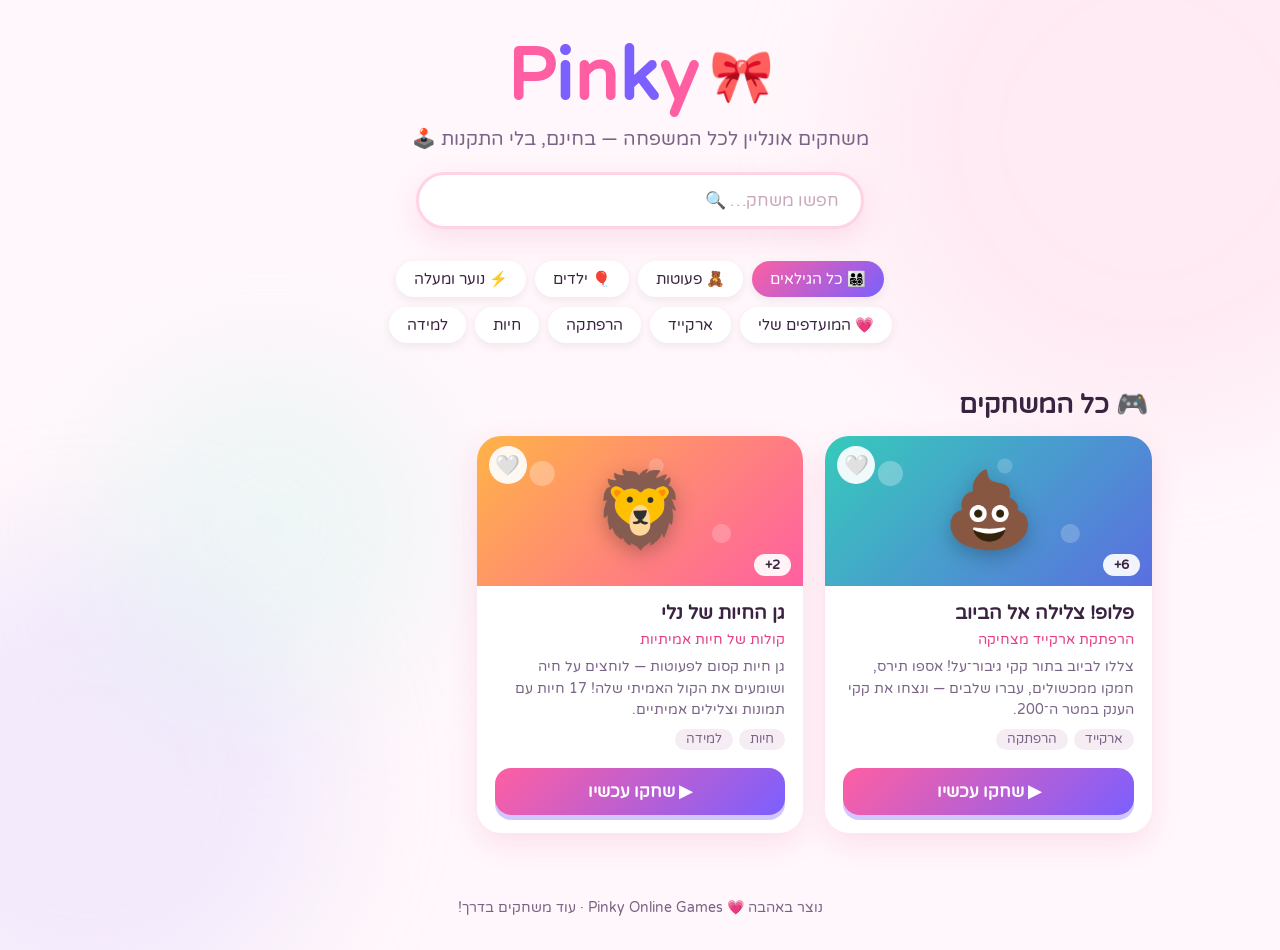
==== index.html @ 8c187536 "Pinky Online Games — family games portal Static portal: game cards, fullscreen iframe player, age-gr" ====
<!DOCTYPE html>
<html lang="he" dir="rtl">
<head>
<meta charset="UTF-8">
<meta name="viewport" content="width=device-width, initial-scale=1.0, viewport-fit=cover">
<meta name="theme-color" content="#ff5fa2">
<meta name="description" content="Pinky — משחקים אונליין לכל המשפחה. משחקי ארקייד, חיות ולמידה, בחינם ובלי התקנות.">
<meta property="og:title" content="Pinky 🎀 משחקים אונליין">
<meta property="og:description" content="משחקים כיפיים לכל הגילאים — ישר מהדפדפן, בחינם.">
<title>Pinky 🎀 משחקים אונליין לכל המשפחה</title>
<link rel="icon" href="data:image/svg+xml,<svg xmlns=%22http://www.w3.org/2000/svg%22 viewBox=%220 0 100 100%22><text y=%22.9em%22 font-size=%2290%22>🎀</text></svg>">
<link rel="preconnect" href="https://fonts.googleapis.com">
<link rel="preconnect" href="https://fonts.gstatic.com" crossorigin>
<link href="https://fonts.googleapis.com/css2?family=Varela+Round&display=swap" rel="stylesheet">
<link rel="stylesheet" href="style.css">
</head>
<body>

<!-- floating background decorations -->
<div class="bg-blob b1"></div>
<div class="bg-blob b2"></div>
<div class="bg-blob b3"></div>

<header class="site-header">
  <a class="logo" href="#" aria-label="Pinky — דף הבית">
    <span class="logo-ribbon">🎀</span>
    <span class="logo-text"><b>P</b><i>i</i><b>n</b><i>k</i><b>y</b></span>
  </a>
  <p class="tagline">משחקים אונליין לכל המשפחה — בחינם, בלי התקנות 🕹️</p>
  <div class="search-wrap">
    <input id="search" type="search" placeholder="חפשו משחק… 🔍" autocomplete="off">
  </div>
</header>

<nav class="filters" aria-label="סינון משחקים">
  <div class="chip-row" id="age-chips"></div>
  <div class="chip-row" id="cat-chips"></div>
</nav>

<main>
  <section id="recent-section" class="hidden">
    <h2 class="section-title">🕘 שיחקתם לאחרונה</h2>
    <div class="grid" id="recent-grid"></div>
  </section>

  <section>
    <h2 class="section-title" id="all-title">🎮 כל המשחקים</h2>
    <div class="grid" id="games-grid"></div>
    <div id="empty" class="empty hidden">
      <div class="empty-emoji">🫧</div>
      <p>לא מצאנו משחק כזה…<br>נסו חיפוש אחר או נקו את הסינון</p>
      <button class="chip clear-btn" id="clear-filters">נקו הכל ✨</button>
    </div>
  </section>
</main>

<footer class="site-footer">
  נוצר באהבה 💗 <span dir="ltr">Pinky Online Games</span> · עוד משחקים בדרך!
</footer>

<!-- fullscreen game player -->
<div id="player" class="player hidden" role="dialog" aria-modal="true">
  <div class="player-bar">
    <button id="player-close" class="pbtn close-btn">✖ חזרה</button>
    <span id="player-title" class="player-title"></span>
    <a id="player-newtab" class="pbtn" target="_blank" rel="noopener" title="פתחו בחלון מלא">⤢</a>
  </div>
  <div class="player-stage">
    <div id="player-spin" class="spinner"><span>🎮</span><p>טוען משחק…</p></div>
    <iframe id="player-frame" title="משחק" allow="fullscreen; autoplay; accelerometer; gyroscope; gamepad"></iframe>
  </div>
</div>

<script src="games.js"></script>
<script src="app.js"></script>
</body>
</html>
---- style.css ----
/* ================================================
   Pinky Online Games — bubblegum theme
   ================================================ */
:root {
  --pink: #ff5fa2;
  --pink-deep: #e63d87;
  --purple: #7b5fff;
  --cream: #fff7fb;
  --ink: #3a2340;
  --ink-soft: #7a6386;
  --card: #ffffff;
  --radius: 24px;
  --shadow: 0 10px 30px rgba(230, 61, 135, .13);
}

* { margin: 0; padding: 0; box-sizing: border-box; -webkit-tap-highlight-color: transparent; }

html { scroll-behavior: smooth; }
body {
  font-family: 'Varela Round', -apple-system, BlinkMacSystemFont, sans-serif;
  background: var(--cream);
  color: var(--ink);
  min-height: 100vh;
  overflow-x: hidden;
}

/* ---------- floating blobs ---------- */
.bg-blob {
  position: fixed; border-radius: 50%; filter: blur(60px); opacity: .35;
  pointer-events: none; z-index: 0; animation: drift 18s ease-in-out infinite alternate;
}
.b1 { width: 45vw; height: 45vw; background: #ffd3e6; top: -12vw; right: -12vw; }
.b2 { width: 38vw; height: 38vw; background: #ddd3ff; bottom: -10vw; left: -12vw; animation-delay: -6s; }
.b3 { width: 26vw; height: 26vw; background: #d3f5ef; top: 40vh; left: 8vw; animation-delay: -12s; }
@keyframes drift { from { transform: translate(0,0) scale(1); } to { transform: translate(4vw,-3vh) scale(1.12); } }

header, nav, main, footer { position: relative; z-index: 1; }

/* ---------- header ---------- */
.site-header { text-align: center; padding: 34px 18px 10px; }
.logo { display: inline-flex; align-items: center; gap: 10px; text-decoration: none; }
.logo-ribbon { font-size: clamp(34px, 7vw, 52px); display: inline-block; animation: bounce 2.6s ease-in-out infinite; }
@keyframes bounce { 0%,100% { transform: rotate(-8deg) translateY(0); } 50% { transform: rotate(6deg) translateY(-7px); } }
.logo-text {
  font-size: clamp(44px, 10vw, 72px); font-weight: 700; letter-spacing: 1px; direction: ltr;
}
.logo-text b, .logo-text i { font-style: normal; font-weight: 700; }
.logo-text b { color: var(--pink); }
.logo-text i { color: var(--purple); }
.tagline { color: var(--ink-soft); font-size: clamp(15px, 4vw, 19px); margin-top: 6px; }

.search-wrap { max-width: 460px; margin: 22px auto 0; padding: 0 6px; }
#search {
  width: 100%; padding: 15px 22px; font: inherit; font-size: 17px; color: var(--ink);
  background: var(--card); border: 3px solid #ffd3e6; border-radius: 40px; outline: none;
  box-shadow: var(--shadow); transition: border-color .2s;
}
#search:focus { border-color: var(--pink); }
#search::placeholder { color: #c9a8bc; }

/* ---------- filter chips ---------- */
.filters { max-width: 1060px; margin: 22px auto 8px; padding: 0 18px; }
.chip-row { display: flex; flex-wrap: wrap; gap: 9px; justify-content: center; margin-bottom: 10px; }
.chip {
  border: none; cursor: pointer; font: inherit; font-size: 15px; color: var(--ink);
  background: var(--card); padding: 9px 18px; border-radius: 30px;
  box-shadow: 0 3px 10px rgba(58, 35, 64, .08); transition: transform .12s, background .2s, color .2s;
  user-select: none;
}
.chip:hover { transform: translateY(-2px); }
.chip:active { transform: scale(.95); }
.chip.on { background: linear-gradient(135deg, var(--pink), var(--purple)); color: #fff; }
.chip.fav-chip.on { background: linear-gradient(135deg, #ff5f7a, #ff9d5f); }

/* ---------- sections & grid ---------- */
main { max-width: 1060px; margin: 0 auto; padding: 10px 18px 40px; }
.section-title { font-size: clamp(20px, 5vw, 26px); margin: 26px 4px 16px; }
.grid {
  display: grid; gap: 22px;
  grid-template-columns: repeat(auto-fill, minmax(255px, 1fr));
}

/* ---------- game card ---------- */
.card {
  background: var(--card); border-radius: var(--radius); overflow: hidden;
  box-shadow: var(--shadow); display: flex; flex-direction: column; position: relative;
  transition: transform .18s ease, box-shadow .18s ease;
}
.card:hover { transform: translateY(-6px); box-shadow: 0 18px 40px rgba(230, 61, 135, .22); }
.card:hover .cover-emoji { transform: scale(1.15) rotate(-8deg); }

.cover {
  position: relative; height: 150px; display: grid; place-items: center;
  background:
    radial-gradient(circle at 20% 25%, rgba(255,255,255,.28) 0 12px, transparent 13px),
    radial-gradient(circle at 75% 65%, rgba(255,255,255,.2) 0 9px, transparent 10px),
    radial-gradient(circle at 55% 20%, rgba(255,255,255,.18) 0 7px, transparent 8px),
    linear-gradient(135deg, var(--g1), var(--g2));
}
.cover-emoji { font-size: 74px; filter: drop-shadow(0 6px 10px rgba(0,0,0,.25)); transition: transform .25s ease; }
.age-badge {
  position: absolute; bottom: 10px; inset-inline-start: 12px;
  background: rgba(255,255,255,.92); color: var(--ink); font-size: 13px; font-weight: 700;
  padding: 3px 11px; border-radius: 20px;
}
.fav {
  position: absolute; top: 10px; inset-inline-end: 12px; z-index: 2;
  border: none; cursor: pointer; font-size: 20px; line-height: 1;
  background: rgba(255,255,255,.92); width: 38px; height: 38px; border-radius: 50%;
  display: grid; place-items: center; transition: transform .15s;
}
.fav:hover { transform: scale(1.15); }
.fav.on { animation: pop .3s ease; }
@keyframes pop { 50% { transform: scale(1.4); } }

.card-body { padding: 16px 18px 18px; display: flex; flex-direction: column; gap: 8px; flex: 1; }
.card-body h3 { font-size: 19px; }
.card-tagline { color: var(--pink-deep); font-size: 13.5px; }
.card-desc { color: var(--ink-soft); font-size: 14px; line-height: 1.55; flex: 1; }
.tags { display: flex; flex-wrap: wrap; gap: 6px; }
.tags span {
  font-size: 12.5px; background: #f6ecf4; color: var(--ink-soft);
  padding: 3px 11px; border-radius: 16px;
}
.play-btn {
  margin-top: 10px; border: none; cursor: pointer; font: inherit; font-size: 17px; font-weight: 700;
  color: #fff; background: linear-gradient(135deg, var(--pink), var(--purple));
  padding: 13px; border-radius: 16px; box-shadow: 0 5px 0 rgba(123, 95, 255, .35);
  transition: transform .12s, box-shadow .12s;
}
.play-btn:active { transform: translateY(4px); box-shadow: 0 1px 0 rgba(123, 95, 255, .35); }

/* ---------- empty state ---------- */
.empty { text-align: center; padding: 50px 0 30px; color: var(--ink-soft); font-size: 17px; line-height: 1.7; }
.empty-emoji { font-size: 58px; margin-bottom: 10px; }
.clear-btn { margin-top: 16px; background: linear-gradient(135deg, var(--pink), var(--purple)); color: #fff; }

/* ---------- footer ---------- */
.site-footer { text-align: center; color: var(--ink-soft); font-size: 14px; padding: 26px 16px 34px; }

/* ---------- fullscreen player ---------- */
.player { position: fixed; inset: 0; z-index: 50; background: #14060f; display: flex; flex-direction: column; }
.player-bar {
  display: flex; align-items: center; gap: 12px; padding: 10px 14px;
  padding-top: max(10px, env(safe-area-inset-top));
  background: linear-gradient(135deg, var(--pink-deep), var(--purple)); color: #fff;
}
.player-title { flex: 1; text-align: center; font-size: 16px; font-weight: 700; white-space: nowrap; overflow: hidden; text-overflow: ellipsis; }
.pbtn {
  border: none; cursor: pointer; font: inherit; font-size: 15px; font-weight: 700; color: #fff;
  background: rgba(255,255,255,.18); padding: 8px 14px; border-radius: 20px; text-decoration: none;
  transition: background .15s;
}
.pbtn:hover { background: rgba(255,255,255,.32); }
.player-stage { position: relative; flex: 1; }
#player-frame { position: absolute; inset: 0; width: 100%; height: 100%; border: 0; background: #14060f; }
.spinner {
  position: absolute; inset: 0; display: grid; place-content: center; text-align: center;
  color: #ffd3e6; gap: 8px; z-index: 1; background: #14060f;
}
.spinner span { font-size: 54px; animation: spinWiggle 1s ease-in-out infinite; display: inline-block; }
@keyframes spinWiggle { 0%,100% { transform: rotate(-12deg) scale(1); } 50% { transform: rotate(12deg) scale(1.15); } }

.hidden { display: none !important; }

/* ---------- small screens ---------- */
@media (max-width: 560px) {
  .grid { grid-template-columns: 1fr 1fr; gap: 14px; }
  .cover { height: 118px; }
  .cover-emoji { font-size: 56px; }
  .card-body { padding: 12px 13px 14px; }
  .card-body h3 { font-size: 16px; }
  .card-desc { font-size: 13px; }
  .play-btn { font-size: 15px; padding: 11px; }
}
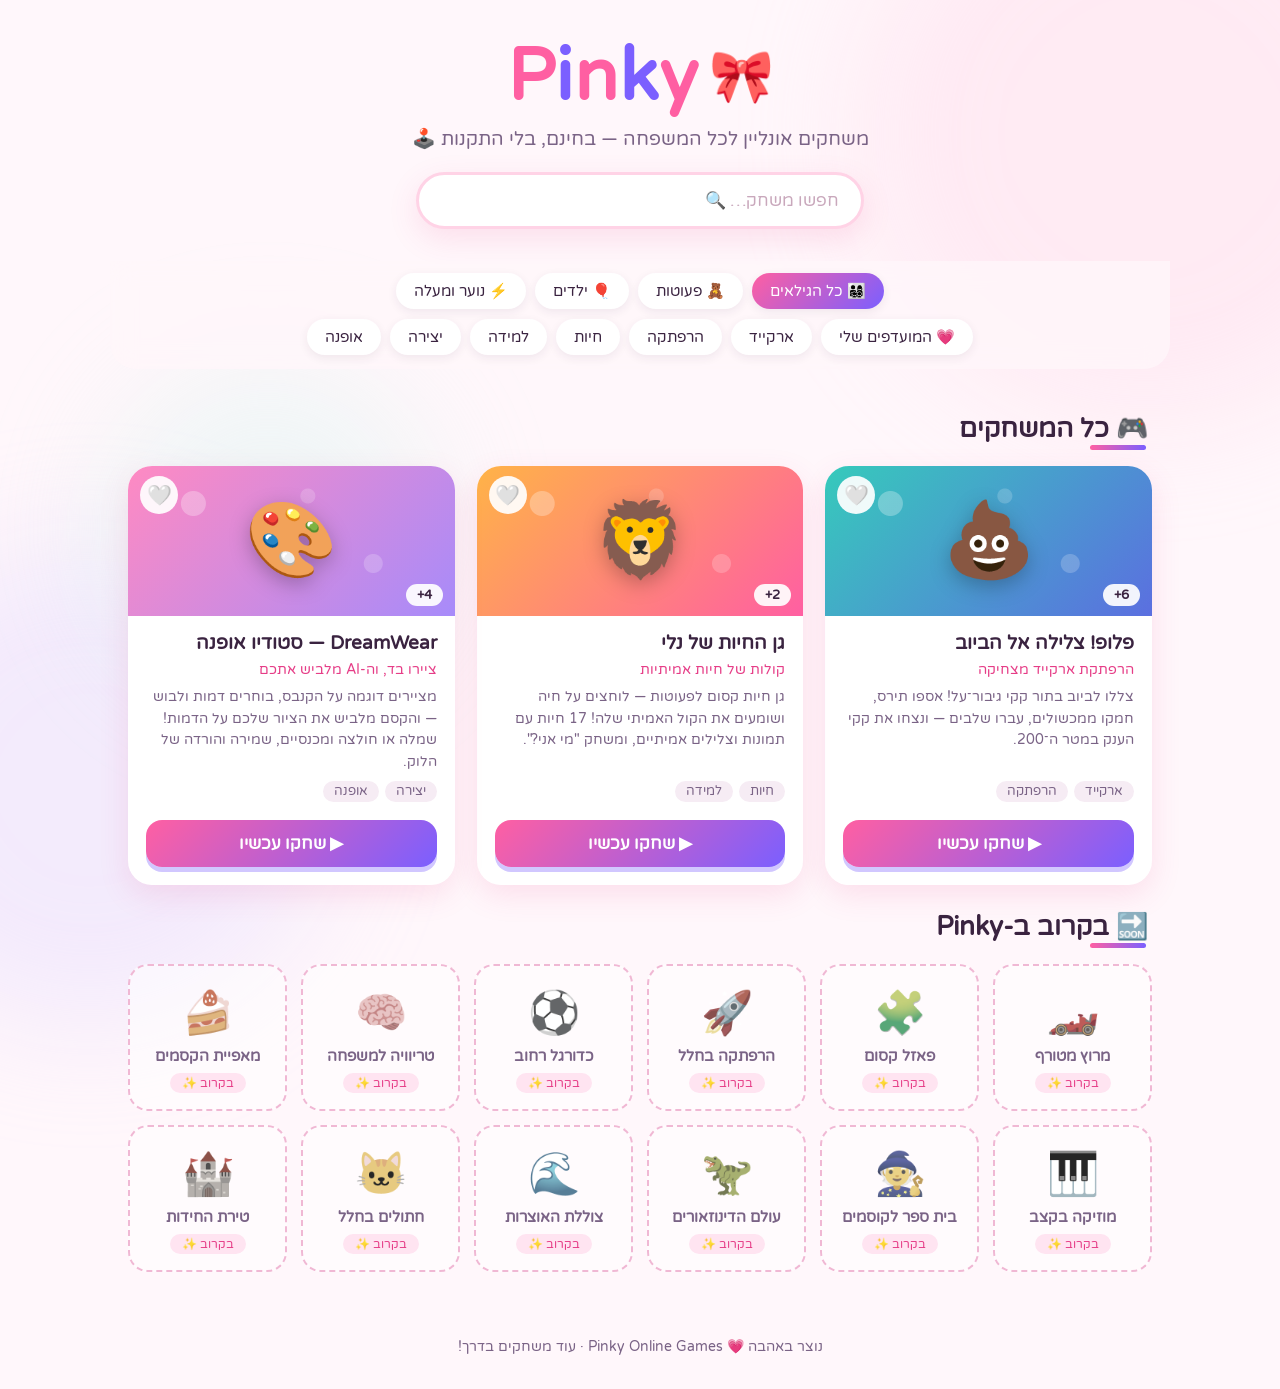
==== commit 3b214f99: "Add DreamWear game, 12 coming-soon teasers, style polish - New game: DreamWear — kids painting + AI " ====
--- a/index.html
+++ b/index.html
@@ -52,10 +52,15 @@
       <button class="chip clear-btn" id="clear-filters">נקו הכל ✨</button>
     </div>
   </section>
+
+  <section id="soon-section">
+    <h2 class="section-title">🔜 בקרוב ב-Pinky</h2>
+    <div class="soon-grid" id="soon-grid"></div>
+  </section>
 </main>
 
 <footer class="site-footer">
-  נוצר באהבה 💗 <span dir="ltr">Pinky Online Games</span> · עוד משחקים בדרך!
+  נוצר באהבה <span class="beat">💗</span> <span dir="ltr">Pinky Online Games</span> · עוד משחקים בדרך!
 </footer>
 
 <!-- fullscreen game player -->
--- a/style.css
+++ b/style.css
@@ -58,8 +58,14 @@
 #search:focus { border-color: var(--pink); }
 #search::placeholder { color: #c9a8bc; }
 
-/* ---------- filter chips ---------- */
-.filters { max-width: 1060px; margin: 22px auto 8px; padding: 0 18px; }
+/* ---------- filter chips (sticky glass bar) ---------- */
+.filters {
+  position: sticky; top: 0; z-index: 20;
+  max-width: 1060px; margin: 22px auto 8px; padding: 12px 18px 4px;
+  background: rgba(255, 247, 251, .8);
+  backdrop-filter: blur(12px); -webkit-backdrop-filter: blur(12px);
+  border-radius: 0 0 26px 26px;
+}
 .chip-row { display: flex; flex-wrap: wrap; gap: 9px; justify-content: center; margin-bottom: 10px; }
 .chip {
   border: none; cursor: pointer; font: inherit; font-size: 15px; color: var(--ink);
@@ -74,7 +80,15 @@
 
 /* ---------- sections & grid ---------- */
 main { max-width: 1060px; margin: 0 auto; padding: 10px 18px 40px; }
-.section-title { font-size: clamp(20px, 5vw, 26px); margin: 26px 4px 16px; }
+.section-title {
+  font-size: clamp(20px, 5vw, 26px); margin: 26px 4px 16px;
+  display: inline-block; position: relative; padding-bottom: 6px;
+}
+.section-title::after {
+  content: ''; position: absolute; bottom: 0; inset-inline-start: 2px;
+  width: 56px; height: 5px; border-radius: 4px;
+  background: linear-gradient(90deg, var(--pink), var(--purple));
+}
 .grid {
   display: grid; gap: 22px;
   grid-template-columns: repeat(auto-fill, minmax(255px, 1fr));
@@ -85,9 +99,24 @@
   background: var(--card); border-radius: var(--radius); overflow: hidden;
   box-shadow: var(--shadow); display: flex; flex-direction: column; position: relative;
   transition: transform .18s ease, box-shadow .18s ease;
-}
+  animation: cardIn .5s ease backwards;
+}
+.grid .card:nth-child(2) { animation-delay: .07s; }
+.grid .card:nth-child(3) { animation-delay: .14s; }
+.grid .card:nth-child(4) { animation-delay: .21s; }
+.grid .card:nth-child(5) { animation-delay: .28s; }
+.grid .card:nth-child(n+6) { animation-delay: .35s; }
+@keyframes cardIn { from { opacity: 0; transform: translateY(18px); } }
 .card:hover { transform: translateY(-6px); box-shadow: 0 18px 40px rgba(230, 61, 135, .22); }
 .card:hover .cover-emoji { transform: scale(1.15) rotate(-8deg); }
+
+/* shine sweep across the cover on hover */
+.cover::after {
+  content: ''; position: absolute; inset: 0;
+  background: linear-gradient(115deg, transparent 30%, rgba(255,255,255,.35) 48%, transparent 62%);
+  transform: translateX(-120%); transition: transform .6s ease;
+}
+.card:hover .cover::after { transform: translateX(120%); }
 
 .cover {
   position: relative; height: 150px; display: grid; place-items: center;
@@ -135,8 +164,40 @@
 .empty-emoji { font-size: 58px; margin-bottom: 10px; }
 .clear-btn { margin-top: 16px; background: linear-gradient(135deg, var(--pink), var(--purple)); color: #fff; }
 
+/* ---------- coming-soon placeholders ---------- */
+.soon-grid {
+  display: grid; gap: 14px;
+  grid-template-columns: repeat(auto-fill, minmax(150px, 1fr));
+}
+.soon-card {
+  position: relative; overflow: hidden; cursor: pointer; user-select: none;
+  display: flex; flex-direction: column; align-items: center; gap: 8px;
+  padding: 22px 12px 16px; text-align: center;
+  background: rgba(255, 255, 255, .55);
+  border: 2.5px dashed #f0b8d4; border-radius: 20px;
+  transition: transform .15s ease, border-color .2s, background .2s;
+}
+.soon-card:hover { transform: translateY(-4px); border-color: var(--pink); background: #fff; }
+.soon-card.wiggle { animation: wiggle .45s ease; }
+@keyframes wiggle { 25% { transform: rotate(-4deg) scale(1.05); } 75% { transform: rotate(4deg) scale(1.05); } }
+.soon-card::after { /* soft shimmer drifting across */
+  content: ''; position: absolute; inset: 0; pointer-events: none;
+  background: linear-gradient(115deg, transparent 35%, rgba(255,255,255,.6) 50%, transparent 65%);
+  transform: translateX(-130%); animation: shimmer 3.4s ease-in-out infinite;
+}
+@keyframes shimmer { 55%, 100% { transform: translateX(130%); } }
+.soon-emoji { font-size: 42px; filter: grayscale(.45) opacity(.85); transition: filter .2s, transform .2s; }
+.soon-card:hover .soon-emoji { filter: none; transform: scale(1.12); }
+.soon-title { font-size: 15px; color: var(--ink-soft); font-weight: 700; }
+.soon-badge {
+  font-size: 12px; color: var(--pink-deep); background: #ffe4f1;
+  padding: 3px 12px; border-radius: 14px;
+}
+
 /* ---------- footer ---------- */
 .site-footer { text-align: center; color: var(--ink-soft); font-size: 14px; padding: 26px 16px 34px; }
+.site-footer .beat { display: inline-block; animation: beat 1.6s ease-in-out infinite; }
+@keyframes beat { 0%, 100% { transform: scale(1); } 12% { transform: scale(1.25); } 24% { transform: scale(1); } }
 
 /* ---------- fullscreen player ---------- */
 .player { position: fixed; inset: 0; z-index: 50; background: #14060f; display: flex; flex-direction: column; }
@@ -162,6 +223,18 @@
 @keyframes spinWiggle { 0%,100% { transform: rotate(-12deg) scale(1); } 50% { transform: rotate(12deg) scale(1.15); } }
 
 .hidden { display: none !important; }
+
+/* mobile: each chip row scrolls horizontally in a single slim line */
+@media (max-width: 700px) {
+  .filters { padding: 8px 10px 2px; }
+  .chip-row {
+    flex-wrap: nowrap; justify-content: flex-start; overflow-x: auto;
+    padding: 2px 4px 8px; margin-bottom: 2px;
+    scrollbar-width: none; -webkit-overflow-scrolling: touch;
+  }
+  .chip-row::-webkit-scrollbar { display: none; }
+  .chip { flex: 0 0 auto; font-size: 14px; padding: 8px 15px; }
+}
 
 /* ---------- small screens ---------- */
 @media (max-width: 560px) {
